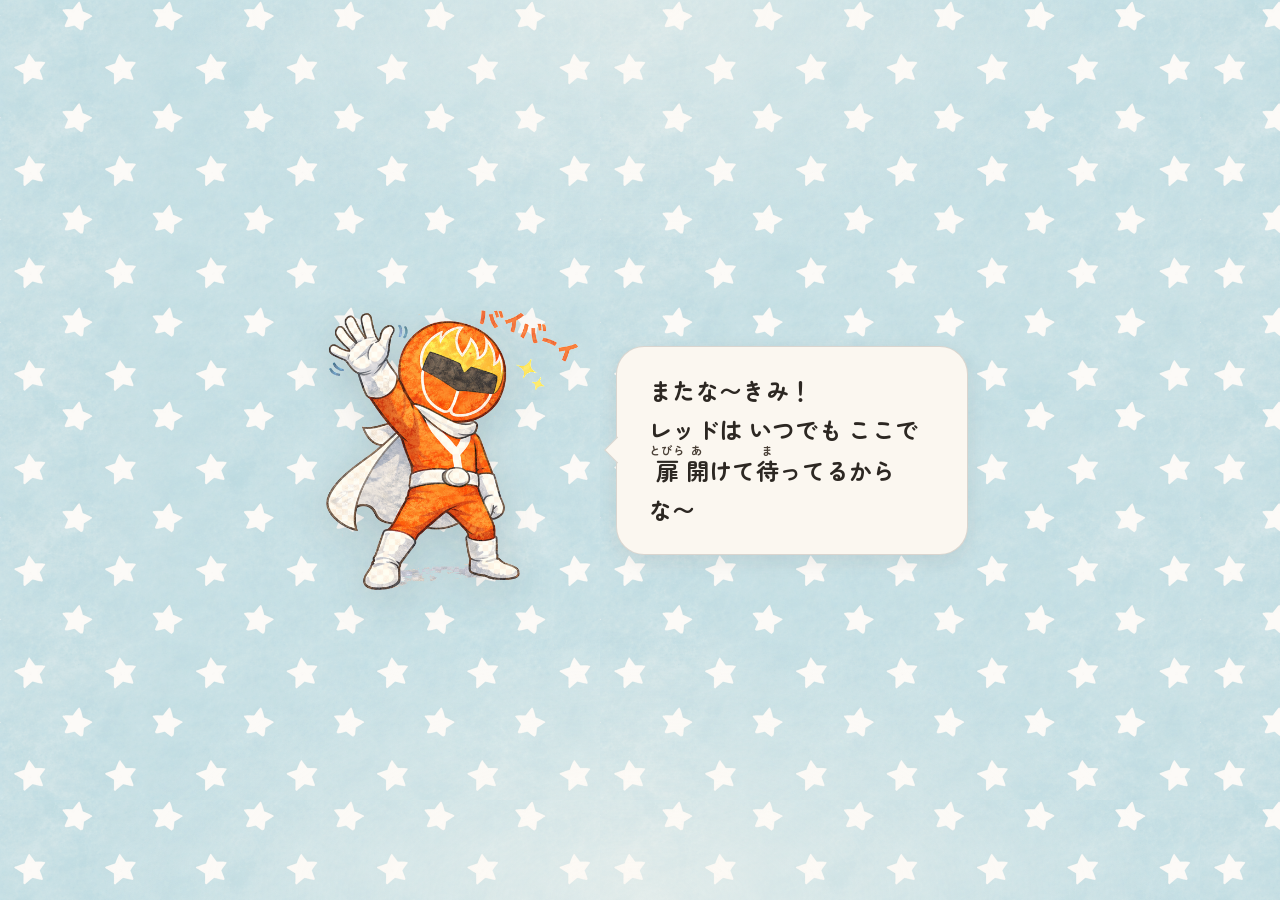
==== bye.html @ b0fa0047 "初回デプロイ: レッドとあそぼう" ====
<!DOCTYPE html>
<html lang="ja">
<head>
<meta charset="UTF-8">
<meta name="viewport" content="width=device-width, initial-scale=1.0, viewport-fit=cover">
<title>またね｜レッドとあそぼう</title>
<link rel="stylesheet" href="style.css">
</head>
<body>

  <div class="container">

    <!-- キャラクター＋横の吹き出し -->
    <div class="janken-stage" id="stage">
      <div class="character wiggling" id="char-wrap">
        <img src="images/bye.png" alt="バイバイのレッド" id="char-img">
      </div>
      <div class="bubble side" id="bubble">
        <span id="bubble-text"></span>
      </div>
    </div>

    <!-- TOPへもどるボタン（最初は非表示） -->
    <button type="button" class="btn warm hidden" id="top-btn">TOPへ もどる</button>

  </div>

<script>
/* ===== ユーティリティ ===== */
function fillName(str, n, h) { return str.replace(/\{name\}/g, n + (h || "")); }
function pick(arr) { return arr[Math.floor(Math.random() * arr.length)]; }

const name  = localStorage.getItem('red_name')  || 'きみ';
const honor = localStorage.getItem('red_honor') || '';

/* ===== タイプライター（ruby + br 対応） ===== */
let typeTimer = null;
let typing = false;
let currentFullText = '';
const bubbleText = document.getElementById('bubble-text');

function tokenizeRuby(html) {
  const tokens = [];
  let i = 0;
  while (i < html.length) {
    if (html.startsWith('<ruby>', i)) {
      const end = html.indexOf('</ruby>', i) + 7;
      tokens.push(html.slice(i, end));
      i = end;
    } else if (html.startsWith('<br>', i)) {
      tokens.push('<br>');
      i += 4;
    } else {
      tokens.push(html[i]);
      i++;
    }
  }
  return tokens;
}
function typeWrite(text, speed, onComplete) {
  if (typeTimer) clearInterval(typeTimer);
  const tokens = tokenizeRuby(text);
  bubbleText.innerHTML = '';
  currentFullText = text;
  typing = true;
  let i = 0;
  typeTimer = setInterval(() => {
    if (i < tokens.length) {
      i++;
      bubbleText.innerHTML = tokens.slice(0, i).join('');
    } else {
      clearInterval(typeTimer);
      typing = false;
      if (onComplete) onComplete();
    }
  }, speed);
}
function completeTyping() {
  if (!typing) return;
  clearInterval(typeTimer);
  bubbleText.innerHTML = currentFullText;
  typing = false;
}

/* ===== バブルタップで早送り ===== */
document.getElementById('bubble').addEventListener('click', () => {
  if (typing) completeTyping();
});

/* ===== BYEセリフ ===== */
const BYE = [
  "{name}、<ruby>今日<rt>きょう</rt></ruby>は あそんでくれて<br>おおきに〜！<br>レッドの<ruby>扉<rt>とびら</rt></ruby>は いつでも<ruby>開<rt>あ</rt></ruby>いてるで〜<br>また いつでも <ruby>来<rt>き</rt></ruby>てな〜！",
  "たのしかった〜{name}！<br>レッドの<ruby>扉<rt>とびら</rt></ruby>は ずっと<ruby>開<rt>あ</rt></ruby>けとくからな。<br>いつでも ここに<br><ruby>待<rt>ま</rt></ruby>っとるで〜！",
  "{name}、ありがとな〜！<br>さみしなるけど、<ruby>扉<rt>とびら</rt></ruby>はいつでも<ruby>開<rt>あ</rt></ruby>けとくから<br>また あそびにおいで〜！",
  "バイバイ{name}！<br>レッドのところの<ruby>扉<rt>とびら</rt></ruby>は<br>いつでも あいてるで〜<br>{name}が<ruby>来<rt>く</rt></ruby>るの いつも<ruby>楽<rt>たの</rt></ruby>しみにしてるわ！",
  "{name}〜！おつかれさま！<br><ruby>今日<rt>きょう</rt></ruby>も いっしょに あそべて<br>しあわせやったわ〜<br>いつでも<ruby>扉<rt>とびら</rt></ruby><ruby>開<rt>あ</rt></ruby>けて<ruby>待<rt>ま</rt></ruby>ってるで！",
  "またな〜{name}！<br>レッドは いつでも ここで<br><ruby>扉<rt>とびら</rt></ruby><ruby>開<rt>あ</rt></ruby>けて<ruby>待<rt>ま</rt></ruby>ってるからな〜<br>スタンバイOKやで！",
  "{name}、おおきに！<br>いつ <ruby>来<rt>き</rt></ruby>ても ええからな〜<br>レッドの<ruby>扉<rt>とびら</rt></ruby>は ぜったい<ruby>閉<rt>し</rt></ruby>めへんで！",
  "じゃあね{name}！<br>レッドの<ruby>扉<rt>とびら</rt></ruby>は いつでも<ruby>開<rt>あ</rt></ruby>いてるから、<br>{name}のこと<ruby>忘<rt>わす</rt></ruby>れへんで〜<br>ぜったいな！",
  "バイバイ〜！<br>{name}が また <ruby>来<rt>き</rt></ruby>てくれる<ruby>日<rt>ひ</rt></ruby>を<br>レッド、<ruby>扉<rt>とびら</rt></ruby><ruby>開<rt>あ</rt></ruby>けて<br><ruby>指折<rt>ゆびお</rt></ruby>り<ruby>数<rt>かぞ</rt></ruby>えて<ruby>待<rt>ま</rt></ruby>っとくわ〜",
  "{name}！<ruby>今日<rt>きょう</rt></ruby>は ほんまに<br>たのしかった〜！<br>レッドの<ruby>扉<rt>とびら</rt></ruby>は いつでも<ruby>開<rt>あ</rt></ruby>いてるから<br>また いつでも あそびにおいで〜"
];

/* ===== メッセージ表示 ===== */
const topBtn = document.getElementById('top-btn');
const byeMsg = fillName(pick(BYE), name, honor);

typeWrite(byeMsg, 55, () => {
  setTimeout(() => {
    topBtn.classList.remove('hidden');
  }, 800);
});

/* ===== TOPへもどる ===== */
topBtn.addEventListener('click', () => {
  window.location.href = 'index.html#menu';
});
</script>
</body>
</html>
---- style.css ----
/* ===================================================
   レッドとあそぼう  共通スタイル
   Scandinavian Design × Red Play System (RPS)
   やさしく、親しみやすく、あたたかく
   =================================================== */

@import url('https://fonts.googleapis.com/css2?family=Yomogi&family=Zen+Maru+Gothic:wght@500;700;900&family=Kiwi+Maru:wght@500&display=swap');

/* ========== Design Tokens ========== */
:root {
  /* Color — Scandinavian warm palette */
  --linen:        #F7F2EA;   /* 生成り、亜麻 */
  --linen-soft:   #FBF7F0;   /* カード背景 */
  --linen-deep:   #EFE8DC;   /* 仕切り */
  --ink:          #2D2823;   /* 本文、純黒を避ける */
  --ink-soft:     #4A4037;   /* サブ文字（読みやすく濃いめ） */
  --ink-mute:     #6B6157;   /* キャプション */

  --red:          #C85A4D;   /* 落ち着いたトマト赤 */
  --red-soft:     #E8A79E;   /* 赤のライト */
  --terracotta:   #D89B7C;   /* テラコッタ */
  --sage:         #A8B89C;   /* セージグリーン */
  --sage-deep:    #7E9373;
  --mustard:      #E5B94E;   /* 落ち着いたマスタード */
  --sky:          #9CB8C9;   /* くすみブルー */
  --lavender:     #B5A5C4;   /* くすみラベンダー */
  --cream-yellow: #F5E6B8;   /* バターミルク */

  /* Semantic */
  --c-win:  var(--terracotta);
  --c-lose: var(--sky);
  --c-draw: var(--lavender);
  --c-calm: var(--sage);

  /* Border */
  --border-soft:  rgba(45, 40, 35, 0.10);
  --border-mid:   rgba(45, 40, 35, 0.16);
  --border-strong:rgba(45, 40, 35, 0.24);

  /* Shadow — Scandinavian soft, never hard */
  --shadow-xs: 0 1px 2px rgba(45, 40, 35, 0.04);
  --shadow-sm: 0 2px 8px rgba(45, 40, 35, 0.06);
  --shadow-md: 0 6px 20px rgba(45, 40, 35, 0.08);
  --shadow-lg: 0 12px 32px rgba(45, 40, 35, 0.10);

  /* Spacing — 8px system */
  --s-1: 4px;   --s-2: 8px;   --s-3: 12px;  --s-4: 16px;
  --s-5: 24px;  --s-6: 32px;  --s-7: 48px;  --s-8: 64px;  --s-9: 96px;

  /* Radius */
  --r-sm: 12px;  --r-md: 20px;  --r-lg: 28px;  --r-xl: 36px;  --r-full: 999px;

  /* Typography scale */
  --t-xs:  10px;  --t-sm:  12px;  --t-base: 13px;
  --t-lg:  15px;  --t-xl:  19px;  --t-2xl: 24px;
  --t-3xl: 48px;  --t-4xl: 64px;  --t-display: 80px;

  --ease-spring: cubic-bezier(0.34, 1.56, 0.64, 1);
  --ease-soft:   cubic-bezier(0.22, 0.61, 0.36, 1);
}

@media (min-width: 768px) {
  :root {
    --t-xs:  11px;  --t-sm:  13px;  --t-base: 15px;
    --t-lg:  18px;  --t-xl:  23px;  --t-2xl: 30px;
    --t-3xl: 60px;  --t-4xl: 80px;  --t-display: 104px;
  }
}

/* ========== Reset ========== */
* { margin: 0; padding: 0; box-sizing: border-box; }
html, body { height: 100%; -webkit-text-size-adjust: 100%; }

body {
  font-family: 'Zen Maru Gothic', 'Hiragino Maru Gothic ProN', 'Hiragino Sans', system-ui, sans-serif;
  font-weight: 500;
  color: var(--ink);
  background-color: #CFE3EC;   /* 星背景のベース色 */
  background-image: url('images/bg-stars.png');
  background-size: 600px auto;
  background-repeat: repeat;
  background-attachment: fixed;
  min-height: 100vh;
  min-height: 100dvh;
  overflow-x: hidden;
  -webkit-tap-highlight-color: transparent;
  line-height: 1.7;
  letter-spacing: 0.02em;
}

/* 全体にリネンのベールを重ねて、北欧のやわらかトーンに寄せる */
body::before {
  content: '';
  position: fixed;
  inset: 0;
  pointer-events: none;
  background:
    radial-gradient(ellipse 60% 50% at 50% 0%, rgba(251, 247, 240, 0.35), transparent 60%),
    radial-gradient(ellipse 70% 50% at 50% 100%, rgba(251, 247, 240, 0.5), transparent 60%),
    rgba(247, 242, 234, 0.32);
  z-index: 0;
}

/* ========== Layout ========== */
.container {
  position: relative;
  z-index: 1;
  max-width: 640px;
  margin: 0 auto;
  padding: var(--s-4) var(--s-5);
  padding-top: max(var(--s-5), env(safe-area-inset-top));
  padding-bottom: max(var(--s-5), env(safe-area-inset-bottom));
  min-height: 100vh;
  min-height: 100dvh;
  display: flex;
  flex-direction: column;
  align-items: center;
  justify-content: center;
  gap: var(--s-4);
}

@media (min-width: 768px) {
  .container {
    max-width: 720px;
    gap: var(--s-5);
    padding: var(--s-5) var(--s-6);
  }
}

/* ========== Typography ========== */
.title-main {
  font-family: 'Kiwi Maru', 'Yomogi', serif;
  font-size: clamp(36px, 10vw, 80px);
  font-weight: 500;
  color: var(--ink);
  text-align: center;
  line-height: 1.2;
  letter-spacing: 0.02em;
  text-shadow: 2px 3px 0 #fff, -1px -1px 0 #fff, 1px -1px 0 #fff, -1px 1px 0 #fff;
  white-space: nowrap;
}
.title-main .char {
  display: inline-block;
  transform-origin: center bottom;
}
/* 北欧パレットで色数は7、まとまり感を保ちつつカラフル */
.title-main .char:nth-child(1) { color: #C85A4D; transform: rotate(-3deg); }  /* レ - red */
.title-main .char:nth-child(2) { color: #D89B7C; transform: rotate(2deg); }   /* ッ - terracotta */
.title-main .char:nth-child(3) { color: #E5B94E; transform: rotate(-2deg); }  /* ド - mustard */
.title-main .char:nth-child(4) { color: #7E9373; transform: rotate(3deg); }   /* と - sage */
.title-main .char:nth-child(5) { color: #9CB8C9; transform: rotate(-2deg); }  /* あ - sky */
.title-main .char:nth-child(6) { color: #B5A5C4; transform: rotate(3deg); }   /* そ - lavender */
.title-main .char:nth-child(7) { color: #D89B7C; transform: rotate(-2deg); }  /* ぼ - terracotta */
.title-main .char:nth-child(8) { color: #C85A4D; transform: rotate(2deg); }   /* う - red */

.title-sub {
  font-family: 'Yomogi', 'Zen Maru Gothic', sans-serif;
  font-size: var(--t-base);
  font-weight: 500;
  color: var(--ink-soft);
  text-align: center;
  line-height: 1.6;
  letter-spacing: 0.08em;
}

/* ========== Character ========== */
.character {
  position: relative;
  width: min(72vw, 320px);
  height: min(72vw, 320px);
  display: flex;
  align-items: center;
  justify-content: center;
}
@media (min-width: 768px) {
  .character { width: 360px; height: 360px; }
}
.character.sm {
  width: min(48vw, 200px);
  height: min(48vw, 200px);
}
.character img {
  max-width: 100%;
  max-height: 100%;
  object-fit: contain;
  filter: drop-shadow(0 10px 20px rgba(45, 40, 35, 0.12));
}

@keyframes gentle-float {
  0%, 100% { transform: translateY(0) rotate(0deg); }
  50%      { transform: translateY(-6px) rotate(0.8deg); }
}
@keyframes hop {
  0%, 100% { transform: translateY(0); }
  50%      { transform: translateY(-12px); }
}
@keyframes peek-in {
  0%   { transform: translateY(60px) scale(0.9); opacity: 0; }
  60%  { transform: translateY(-6px) scale(1.02); opacity: 1; }
  100% { transform: translateY(0) scale(1); opacity: 1; }
}
@keyframes wiggle {
  0%, 100% { transform: rotate(0deg); }
  25%      { transform: rotate(-2deg) translateY(-3px); }
  75%      { transform: rotate(2deg) translateY(-3px); }
}
@keyframes jump-joy {
  0%   { transform: translateY(0) scale(1); }
  30%  { transform: translateY(-24px) scale(1.04) rotate(-2deg); }
  55%  { transform: translateY(0) scale(1); }
  75%  { transform: translateY(-14px) scale(1.02) rotate(1.5deg); }
  100% { transform: translateY(0) scale(1); }
}
@keyframes slump {
  0%   { transform: translateY(0) scale(1); }
  100% { transform: translateY(3px) scale(0.98); }
}
@keyframes tilt {
  0%, 100% { transform: rotate(-2deg); }
  50%      { transform: rotate(2deg); }
}

.character.floating img { animation: gentle-float 3.6s ease-in-out infinite; }
.character.hopping  img { animation: hop 0.5s ease-in-out infinite; }
.character.peeking  img { animation: peek-in 0.9s var(--ease-spring) forwards; }
.character.wiggling img { animation: wiggle 0.6s ease-in-out infinite; }
.character.joyful   img { animation: jump-joy 1.4s ease-in-out; }
.character.slumping img { animation: slump 0.6s ease-out forwards; }
.character.tilting  img { animation: tilt 2.4s ease-in-out infinite; }

/* ========== Speech Bubble ========== */
.bubble {
  position: relative;
  background: var(--linen-soft);
  border: 1px solid var(--border-mid);
  border-radius: var(--r-lg);
  padding: var(--s-5) var(--s-6);
  font-family: 'Zen Maru Gothic', sans-serif;
  font-size: var(--t-xl);
  font-weight: 700;
  line-height: 1.7;
  color: var(--ink);
  max-width: 26ch;
  text-align: center;
  box-shadow: var(--shadow-md);
  animation: bubble-in 0.5s var(--ease-spring);
}
.bubble::before,
.bubble::after {
  content: '';
  position: absolute;
  bottom: -12px;
  left: 50%;
  transform: translateX(-50%) rotate(45deg);
  width: 18px;
  height: 18px;
  background: var(--linen-soft);
}
.bubble::before {
  bottom: -13px;
  border-right: 1px solid var(--border-mid);
  border-bottom: 1px solid var(--border-mid);
  box-shadow: var(--shadow-xs);
}
.bubble::after { display: none; }

/* Side bubble（キャラクターの横に表示・尻尾は左向き） */
.bubble.side {
  max-width: 57ch;
  min-width: 24ch;
  text-align: left;
  font-size: var(--t-xl);
  padding: var(--s-5) var(--s-6);
}
.bubble.side::before {
  bottom: auto;
  left: -9px;
  top: 50%;
  transform: translateY(-50%) rotate(45deg);
  border: none;
  border-left: 1px solid var(--border-mid);
  border-bottom: 1px solid var(--border-mid);
  box-shadow: none;
}
.bubble .next-cue {
  display: inline-block;
  margin-left: 6px;
  color: var(--red);
  animation: cue-bounce 1s ease-in-out infinite;
  font-size: 0.8em;
}
@keyframes cue-bounce {
  0%, 100% { transform: translateY(0); opacity: 0.4; }
  50%      { transform: translateY(3px); opacity: 1; }
}

/* Janken stage: キャラ + 吹き出し 横並び */
.janken-stage {
  display: flex;
  align-items: center;
  justify-content: center;
  gap: var(--s-4);
  flex-wrap: wrap;
  width: 100%;
}
@media (min-width: 640px) {
  .janken-stage { flex-wrap: nowrap; gap: var(--s-5); }
}
.janken-stage .character {
  flex-shrink: 0;
  width: min(52vw, 260px);
  height: min(52vw, 260px);
  cursor: pointer;
}
@media (min-width: 640px) {
  .janken-stage .character { width: 280px; height: 280px; }
}
@keyframes bubble-in {
  0%   { transform: translateY(12px) scale(0.96); opacity: 0; }
  100% { transform: translateY(0) scale(1); opacity: 1; }
}

/* ========== Buttons ========== */
.btn {
  font-family: 'Zen Maru Gothic', sans-serif;
  font-weight: 700;
  font-size: var(--t-xl);
  color: var(--linen-soft);
  background: var(--red);
  border: none;
  border-radius: var(--r-full);
  padding: 20px 56px;
  cursor: pointer;
  box-shadow: var(--shadow-md);
  transition: transform 0.2s var(--ease-soft), box-shadow 0.2s var(--ease-soft), background 0.2s ease;
  -webkit-tap-highlight-color: transparent;
  letter-spacing: 0.14em;
  display: inline-block;
  min-height: 64px;
}
.btn:hover  { transform: translateY(-2px); box-shadow: var(--shadow-lg); background: #B84E42; }
.btn:active { transform: translateY(1px);  box-shadow: var(--shadow-sm); }
.btn:focus-visible { outline: 3px solid var(--mustard); outline-offset: 3px; }
.btn.small { font-size: var(--t-base); padding: 12px 32px; letter-spacing: 0.08em; min-height: 48px; }
.btn.warm  { background: var(--terracotta); }
.btn.warm:hover  { background: #C48867; }
.btn.sage  { background: var(--sage-deep); }
.btn.sage:hover  { background: #6B7F61; }

.btn-ghost {
  font-family: 'Yomogi', sans-serif;
  font-size: var(--t-sm);
  color: var(--ink-soft);
  background: transparent;
  border: 1px solid var(--border-mid);
  border-radius: var(--r-full);
  padding: 8px 20px;
  cursor: pointer;
  -webkit-tap-highlight-color: transparent;
  transition: all 0.2s var(--ease-soft);
}
.btn-ghost:hover { color: var(--red); border-color: var(--red); }

/* ========== Name Card ========== */
.name-card-wrap {
  position: relative;
  width: 100%;
  max-width: 560px;
  margin: 0 auto;
  display: flex;
  justify-content: center;
}
.peek-red {
  position: absolute;
  width: 110px;
  height: auto;
  top: 40%;
  right: -110px;
  transform: translateY(-50%) rotate(4deg);
  z-index: 0;
  pointer-events: none;
  animation: peek-wiggle 4s ease-in-out infinite;
  filter: drop-shadow(-4px 6px 8px rgba(0,0,0,0.15));
}
@keyframes peek-wiggle {
  0%, 100% { transform: translateY(-50%) rotate(4deg); }
  50% { transform: translateY(calc(-50% - 4px)) rotate(2deg); }
}
@media (min-width: 640px) {
  .peek-red { width: 160px; right: -140px; }
}
.name-card {
  position: relative;
  z-index: 1;
  background:
    radial-gradient(circle at 12% 18%, rgba(229,185,78,0.18) 0 10px, transparent 11px),
    radial-gradient(circle at 88% 22%, rgba(168,184,156,0.22) 0 8px, transparent 9px),
    radial-gradient(circle at 8% 78%, rgba(156,184,201,0.22) 0 9px, transparent 10px),
    radial-gradient(circle at 92% 82%, rgba(181,165,196,0.22) 0 7px, transparent 8px),
    radial-gradient(circle at 50% 8%, rgba(216,155,124,0.18) 0 6px, transparent 7px),
    linear-gradient(180deg, #FFFBF3 0%, var(--linen-soft) 100%);
  border: 2px solid #EADFCC;
  border-radius: var(--r-xl);
  padding: var(--s-7) var(--s-6);
  box-shadow: var(--shadow-lg), 0 0 0 6px rgba(255,255,255,0.5) inset;
  width: 100%;
  max-width: 560px;
  text-align: center;
  animation: card-in 0.7s var(--ease-spring);
}
@keyframes card-in {
  0%   { transform: translateY(20px); opacity: 0; }
  100% { transform: translateY(0); opacity: 1; }
}

.name-label {
  font-family: 'Kiwi Maru', serif;
  font-size: 28px;
  color: var(--ink);
  margin-bottom: var(--s-2);
  font-weight: 500;
  white-space: nowrap;
  letter-spacing: 0.02em;
}
.name-label .c1 { color: #C85A4D; }
.name-label .c2 { color: #E5B94E; }
.name-label .c3 { color: #7E9373; }
.name-label .c4 { color: #9CB8C9; }
.name-label .c5 { color: #B5A5C4; }
.name-label .c6 { color: #D89B7C; }
.name-label span {
  display: inline-block;
  animation: letter-hop 2.4s ease-in-out infinite;
}
.name-label span:nth-child(2)  { animation-delay: 0.08s; }
.name-label span:nth-child(3)  { animation-delay: 0.16s; }
.name-label span:nth-child(4)  { animation-delay: 0.24s; }
.name-label span:nth-child(5)  { animation-delay: 0.32s; }
.name-label span:nth-child(6)  { animation-delay: 0.40s; }
.name-label span:nth-child(7)  { animation-delay: 0.48s; }
.name-label span:nth-child(8)  { animation-delay: 0.56s; }
.name-label span:nth-child(9)  { animation-delay: 0.64s; }
.name-label span:nth-child(10) { animation-delay: 0.72s; }
.name-label span:nth-child(11) { animation-delay: 0.80s; }
.name-label span:nth-child(12) { animation-delay: 0.88s; }
@keyframes letter-hop {
  0%, 70%, 100% { transform: translateY(0); }
  80% { transform: translateY(-4px); }
}
.name-sublabel {
  font-family: 'Yomogi', sans-serif;
  font-size: 19px;
  color: var(--ink-soft);
  margin-bottom: var(--s-5);
  font-weight: 500;
}

.name-input {
  font-family: inherit;
  font-size: var(--t-xl);
  font-weight: 700;
  color: var(--ink);
  width: 100%;
  padding: var(--s-4) var(--s-5);
  background: var(--linen);
  border: 1px solid var(--border-mid);
  border-radius: var(--r-md);
  text-align: center;
  margin-bottom: var(--s-5);
  outline: none;
  transition: all 0.2s var(--ease-soft);
}
.name-input:focus {
  background: #fff;
  border-color: var(--red);
  box-shadow: 0 0 0 4px rgba(200, 90, 77, 0.12);
}
.name-input::placeholder { color: var(--ink-mute); font-weight: 500; }

.honorific-label {
  font-family: 'Yomogi', sans-serif;
  font-size: var(--t-base);
  color: var(--ink-soft);
  margin-bottom: var(--s-3);
  font-weight: 500;
}

.honorific-group {
  display: grid;
  grid-template-columns: repeat(3, 1fr);
  gap: var(--s-2);
  margin-bottom: var(--s-6);
}
.honorific-btn {
  font-family: inherit;
  font-size: var(--t-base);
  font-weight: 700;
  color: var(--ink);
  background: #fff;
  border: 2px solid var(--h-color, var(--border-mid));
  border-radius: var(--r-md);
  padding: var(--s-3) var(--s-1);
  cursor: pointer;
  transition: all 0.2s var(--ease-soft);
  -webkit-tap-highlight-color: transparent;
  min-height: 52px;
  box-shadow: 0 2px 0 var(--h-color, var(--border-mid));
}
.honorific-btn:nth-child(1) { --h-color: #C85A4D; color: #A4463A; }
.honorific-btn:nth-child(2) { --h-color: #E5B94E; color: #B08A2A; }
.honorific-btn:nth-child(3) { --h-color: #7E9373; color: #5F7555; }
.honorific-btn:nth-child(4) { --h-color: #9CB8C9; color: #5F7F93; }
.honorific-btn:nth-child(5) { --h-color: #B5A5C4; color: #7D6C8E; }
.honorific-btn:nth-child(6) { --h-color: #D89B7C; color: #9F6E53; }
.honorific-btn:hover {
  transform: translateY(-2px);
  box-shadow: 0 4px 0 var(--h-color);
}
.honorific-btn.selected {
  background: var(--h-color);
  color: #fff;
  transform: translateY(1px);
  box-shadow: 0 1px 0 rgba(0,0,0,0.15);
}

/* ========== Menu Grid ========== */
.menu-grid {
  display: grid;
  grid-template-columns: repeat(3, 1fr);
  gap: var(--s-4);
  width: 100%;
  max-width: 640px;
}
.menu-item {
  background: var(--linen-soft);
  border: 1px solid var(--border-mid);
  border-radius: var(--r-lg);
  padding: var(--s-6) var(--s-3) var(--s-5);
  text-align: center;
  cursor: pointer;
  box-shadow: var(--shadow-md);
  transition: all 0.25s var(--ease-soft);
  -webkit-tap-highlight-color: transparent;
  text-decoration: none;
  color: inherit;
  display: flex;
  flex-direction: column;
  align-items: center;
  gap: var(--s-3);
  position: relative;
  min-height: 170px;
}
.menu-item:hover  { transform: translateY(-4px); box-shadow: var(--shadow-lg); }
.menu-item:active { transform: translateY(0); box-shadow: var(--shadow-xs); }
.menu-item.disabled { opacity: 0.55; cursor: not-allowed; }
.menu-item.disabled:hover { transform: none; box-shadow: var(--shadow-md); }

.menu-icon {
  font-size: 64px;
  line-height: 1;
  display: block;
}
.menu-name {
  font-family: 'Kiwi Maru', serif;
  font-size: var(--t-lg);
  font-weight: 500;
  color: var(--ink);
  letter-spacing: 0.06em;
}
.menu-item .coming-soon {
  font-family: 'Yomogi', sans-serif;
  font-size: var(--t-sm);
  color: var(--ink-mute);
  font-weight: 500;
}

/* カラードット */
.menu-item::before {
  content: '';
  position: absolute;
  top: var(--s-3);
  left: var(--s-3);
  width: 12px;
  height: 12px;
  border-radius: 50%;
  background: var(--mustard);
}
.menu-item:nth-child(1)::before { background: var(--red); }
.menu-item:nth-child(2)::before { background: var(--sage-deep); }
.menu-item:nth-child(3)::before { background: var(--sky); }

/* ========== Menu Image Buttons ========== */
.menu-img-item {
  display: block;
  text-decoration: none;
  position: relative;
  cursor: pointer;
  -webkit-tap-highlight-color: transparent;
  transition: transform 0.25s var(--ease-soft);
}
.menu-img-item img {
  width: 100%;
  height: auto;
  display: block;
  filter: drop-shadow(0 4px 10px rgba(45, 40, 35, 0.18));
  transition: filter 0.25s ease;
}
.menu-img-item:hover {
  transform: translateY(-6px) scale(1.03);
}
.menu-img-item:hover img {
  filter: drop-shadow(0 8px 20px rgba(45, 40, 35, 0.25));
}
.menu-img-item:active {
  transform: translateY(0) scale(0.98);
}
.menu-img-item.disabled {
  opacity: 0.5;
  cursor: not-allowed;
  pointer-events: none;
}
.menu-img-item .coming-soon {
  font-family: 'Yomogi', sans-serif;
  font-size: var(--t-base);
  color: var(--ink-soft);
  font-weight: 700;
  text-align: center;
  margin-top: var(--s-3);
  letter-spacing: 0.1em;
}

/* ========== Janken ========== */
.call-text {
  font-family: 'Kiwi Maru', serif;
  font-size: var(--t-3xl);
  font-weight: 500;
  color: var(--red);
  letter-spacing: 0.12em;
  min-height: 60px;
  display: flex;
  align-items: center;
  justify-content: center;
  text-align: center;
  gap: var(--s-4);
  text-shadow: 2px 2px 0 #fff, -1px -1px 0 #fff, 1px -1px 0 #fff, -1px 1px 0 #fff;
}
.call-text span {
  display: inline-block;
  animation: pop-letter 0.5s var(--ease-spring);
}
@keyframes pop-letter {
  0%   { transform: scale(0.6) translateY(8px); opacity: 0; }
  60%  { transform: scale(1.1) translateY(-2px); opacity: 1; }
  100% { transform: scale(1) translateY(0); opacity: 1; }
}

.hand-buttons {
  display: flex;
  gap: var(--s-4);
  justify-content: center;
  flex-wrap: wrap;
}
.hand-btn {
  width: 96px;
  height: 96px;
  border: 1px solid var(--border-soft);
  border-radius: 50%;
  background: var(--linen-soft);
  cursor: pointer;
  box-shadow: var(--shadow-sm);
  transition: all 0.2s var(--ease-soft);
  -webkit-tap-highlight-color: transparent;
  display: flex;
  flex-direction: column;
  align-items: center;
  justify-content: center;
  gap: var(--s-1);
  padding: var(--s-2);
  font-family: inherit;
}
.hand-btn:hover:not(.disabled)  { transform: translateY(-3px); box-shadow: var(--shadow-lg); }
.hand-btn:active:not(.disabled) { transform: translateY(0); box-shadow: var(--shadow-xs); }
.hand-btn .hand-emoji { font-size: 40px; line-height: 1; }
.hand-btn .hand-name {
  font-family: 'Kiwi Maru', serif;
  font-size: var(--t-sm);
  font-weight: 500;
  color: var(--ink);
  letter-spacing: 0.08em;
}
.hand-btn.gu    { background: #FBEDE8; }  /* 薄いテラコッタ */
.hand-btn.choki { background: #EEF2E6; }  /* 薄いセージ */
.hand-btn.pa    { background: #E9EFF3; }  /* 薄いくすみ青 */
.hand-btn.disabled { opacity: 0.4; pointer-events: none; }
.hand-btn.ready { animation: btn-pulse 1.2s ease-in-out infinite; }
@keyframes btn-pulse {
  0%, 100% { transform: scale(1); box-shadow: var(--shadow-sm); }
  50%      { transform: scale(1.06); box-shadow: 0 8px 24px rgba(200, 90, 77, 0.22); }
}

.result { text-align: center; min-height: 48px; }
.result-label {
  font-family: 'Kiwi Maru', serif;
  font-size: var(--t-2xl);
  font-weight: 500;
  letter-spacing: 0.1em;
  animation: bubble-in 0.6s var(--ease-spring);
}
.result-label.win  { color: var(--c-win); }
.result-label.lose { color: var(--c-lose); }
.result-label.draw { color: var(--c-draw); }

.score {
  display: flex;
  gap: var(--s-4);
  align-items: center;
  font-family: 'Yomogi', sans-serif;
  font-size: var(--t-base);
  color: var(--ink-soft);
  background: var(--linen-soft);
  border: 1px solid var(--border-mid);
  border-radius: var(--r-full);
  padding: var(--s-3) var(--s-6);
  box-shadow: var(--shadow-sm);
  letter-spacing: 0.06em;
  font-weight: 500;
}
.score .num {
  font-family: 'Kiwi Maru', serif;
  font-size: var(--t-xl);
  font-weight: 500;
  color: var(--red);
  margin-left: var(--s-1);
}

/* ========== Back Link ========== */
.back-link {
  position: fixed;
  top: max(var(--s-4), env(safe-area-inset-top));
  left: var(--s-4);
  z-index: 10;
  font-family: 'Yomogi', sans-serif;
  font-size: var(--t-base);
  font-weight: 500;
  color: var(--ink-soft);
  background: var(--linen-soft);
  border: 1px solid var(--border-mid);
  border-radius: var(--r-full);
  padding: var(--s-3) var(--s-5);
  text-decoration: none;
  box-shadow: var(--shadow-sm);
  -webkit-tap-highlight-color: transparent;
  transition: all 0.2s var(--ease-soft);
  cursor: pointer;
}
.back-link:hover  { transform: translateX(-2px); box-shadow: var(--shadow-md); }
.back-link:active { transform: translateX(0);    box-shadow: var(--shadow-xs); }

/* ========== Utils ========== */
.deco {
  font-family: 'Yomogi', sans-serif;
  font-size: var(--t-base);
  color: var(--ink-soft);
  text-align: center;
  letter-spacing: 0.1em;
  margin-top: var(--s-3);
  font-weight: 500;
}

.hidden    { display: none !important; }
.invisible { opacity: 0 !important; }

/* Janken専用：コンパクトな縦間隔 */
body.janken .container { gap: var(--s-3); padding-top: var(--s-7); }
body.janken .result { min-height: 40px; }
body.janken .result-label { font-size: var(--t-xl); }

/* ========== Ruby（ふりがな） ========== */
ruby {
  ruby-align: center;
}
ruby rt {
  font-size: 0.5em;
  font-weight: 600;
  color: var(--ink-soft);
  font-family: 'Zen Maru Gothic', 'Kiwi Maru', sans-serif;
  letter-spacing: 0.02em;
  margin-bottom: 0.15em;
  user-select: none;
}

/* ========== Quiz Buttons ========== */
.quiz-buttons {
  display: flex;
  gap: 12px;
  margin-top: 10px;
  justify-content: center;
  flex-wrap: wrap;
}

/* ========== Motion Preferences ========== */
@media (prefers-reduced-motion: reduce) {
  *, *::before, *::after {
    animation-duration: 0.01ms !important;
    animation-iteration-count: 1 !important;
    transition-duration: 0.01ms !important;
  }
}
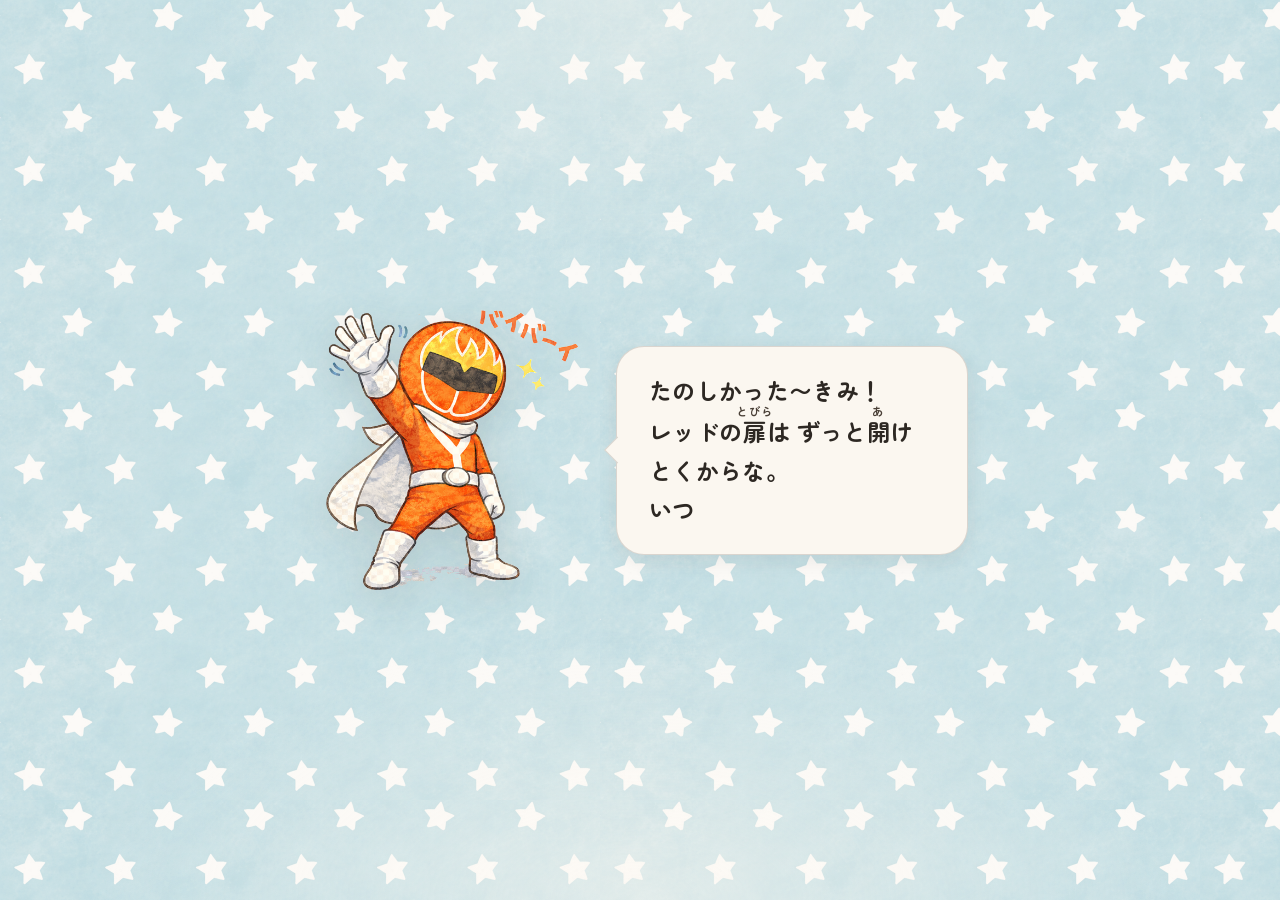
==== commit 9be210b9: "オセロ3キャラ対戦・UI改善・レッド自己紹介追加 - オセロ: レッド/ブラック/スパルタンの3キャラ対戦システム追加 - オセロ: AI難易度を段階的に設定（レッド弱<ブラック中<スパルタン強） -" ====
--- a/bye.html
+++ b/bye.html
@@ -105,7 +105,7 @@
 const topBtn = document.getElementById('top-btn');
 const byeMsg = fillName(pick(BYE), name, honor);
 
-typeWrite(byeMsg, 55, () => {
+typeWrite(byeMsg, 70, () => {
   setTimeout(() => {
     topBtn.classList.remove('hidden');
   }, 800);
--- a/style.css
+++ b/style.css
@@ -526,8 +526,8 @@
 /* ========== Menu Grid ========== */
 .menu-grid {
   display: grid;
-  grid-template-columns: repeat(3, 1fr);
-  gap: var(--s-4);
+  grid-template-columns: repeat(4, 1fr);
+  gap: var(--s-2);
   width: 100%;
   max-width: 640px;
 }
@@ -606,7 +606,7 @@
   transition: filter 0.25s ease;
 }
 .menu-img-item:hover {
-  transform: translateY(-6px) scale(1.03);
+  transform: translateY(-4px) scale(1.05);
 }
 .menu-img-item:hover img {
   filter: drop-shadow(0 8px 20px rgba(45, 40, 35, 0.25));
@@ -621,12 +621,12 @@
 }
 .menu-img-item .coming-soon {
   font-family: 'Yomogi', sans-serif;
-  font-size: var(--t-base);
+  font-size: var(--t-xs);
   color: var(--ink-soft);
   font-weight: 700;
   text-align: center;
-  margin-top: var(--s-3);
-  letter-spacing: 0.1em;
+  margin-top: var(--s-1);
+  letter-spacing: 0.08em;
 }
 
 /* ========== Janken ========== */
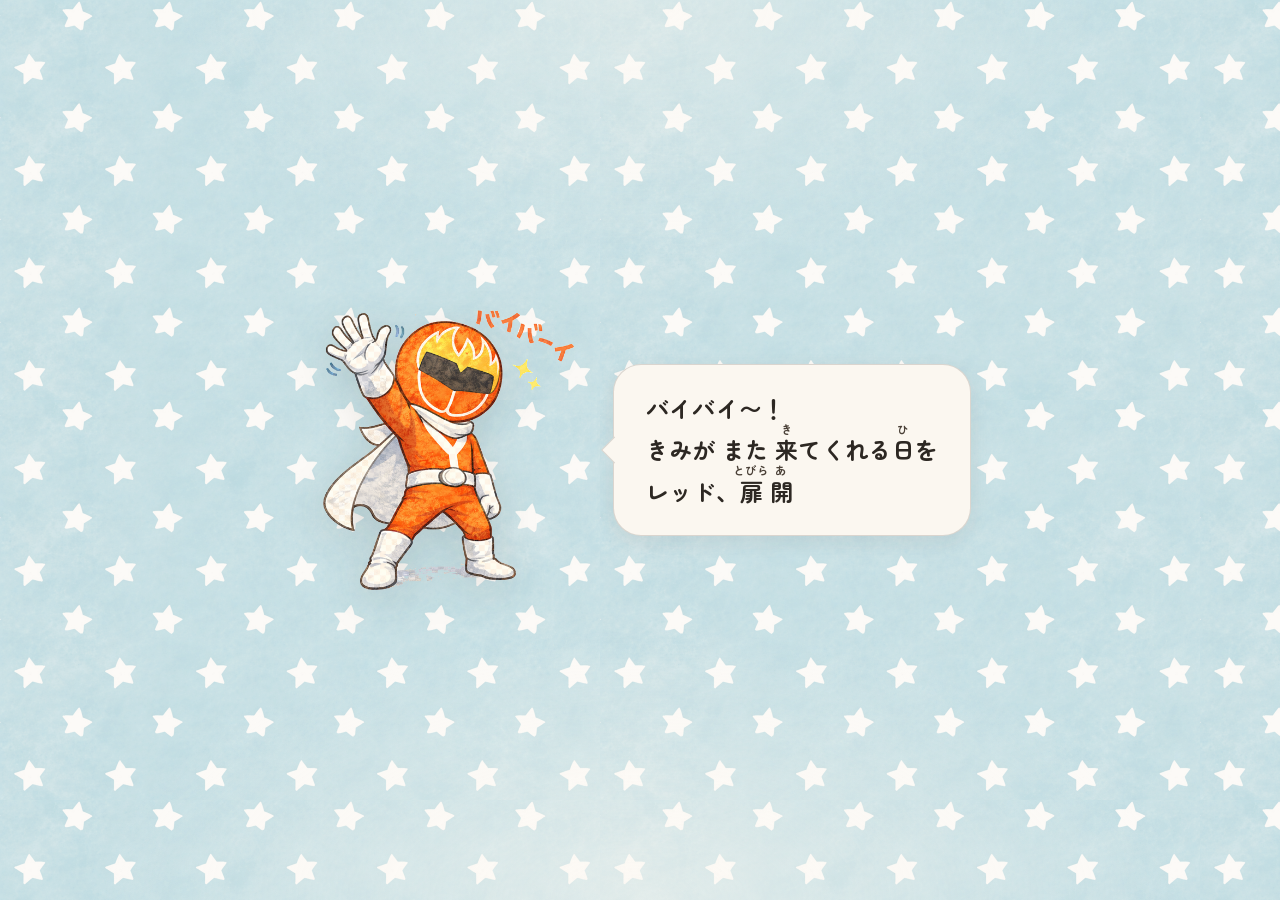
==== commit a76aceee: "漢字+ルビ対応、画像トリミング更新、スパルタン画像英語名に変更 - 全HTMLファイルの小学校漢字にルビタグ追加 - 画像をトリミングし直して差し替え - スパルタン画像を日本語→英語ファイル名に変更" ====
--- a/bye.html
+++ b/bye.html
@@ -89,16 +89,16 @@
 
 /* ===== BYEセリフ ===== */
 const BYE = [
-  "{name}、<ruby>今日<rt>きょう</rt></ruby>は あそんでくれて<br>おおきに〜！<br>レッドの<ruby>扉<rt>とびら</rt></ruby>は いつでも<ruby>開<rt>あ</rt></ruby>いてるで〜<br>また いつでも <ruby>来<rt>き</rt></ruby>てな〜！",
+  "{name}、<ruby>今日<rt>きょう</rt></ruby>は <ruby>遊<rt>あそ</rt></ruby>んでくれて<br>おおきに〜！<br>レッドの<ruby>扉<rt>とびら</rt></ruby>は いつでも<ruby>開<rt>あ</rt></ruby>いてるで〜<br>また いつでも <ruby>来<rt>き</rt></ruby>てな〜！",
   "たのしかった〜{name}！<br>レッドの<ruby>扉<rt>とびら</rt></ruby>は ずっと<ruby>開<rt>あ</rt></ruby>けとくからな。<br>いつでも ここに<br><ruby>待<rt>ま</rt></ruby>っとるで〜！",
-  "{name}、ありがとな〜！<br>さみしなるけど、<ruby>扉<rt>とびら</rt></ruby>はいつでも<ruby>開<rt>あ</rt></ruby>けとくから<br>また あそびにおいで〜！",
+  "{name}、ありがとな〜！<br>さみしなるけど、<ruby>扉<rt>とびら</rt></ruby>はいつでも<ruby>開<rt>あ</rt></ruby>けとくから<br>また <ruby>遊<rt>あそ</rt></ruby>びにおいで〜！",
   "バイバイ{name}！<br>レッドのところの<ruby>扉<rt>とびら</rt></ruby>は<br>いつでも あいてるで〜<br>{name}が<ruby>来<rt>く</rt></ruby>るの いつも<ruby>楽<rt>たの</rt></ruby>しみにしてるわ！",
-  "{name}〜！おつかれさま！<br><ruby>今日<rt>きょう</rt></ruby>も いっしょに あそべて<br>しあわせやったわ〜<br>いつでも<ruby>扉<rt>とびら</rt></ruby><ruby>開<rt>あ</rt></ruby>けて<ruby>待<rt>ま</rt></ruby>ってるで！",
+  "{name}〜！おつかれさま！<br><ruby>今日<rt>きょう</rt></ruby>も いっしょに <ruby>遊<rt>あそ</rt></ruby>べて<br>しあわせやったわ〜<br>いつでも<ruby>扉<rt>とびら</rt></ruby><ruby>開<rt>あ</rt></ruby>けて<ruby>待<rt>ま</rt></ruby>ってるで！",
   "またな〜{name}！<br>レッドは いつでも ここで<br><ruby>扉<rt>とびら</rt></ruby><ruby>開<rt>あ</rt></ruby>けて<ruby>待<rt>ま</rt></ruby>ってるからな〜<br>スタンバイOKやで！",
   "{name}、おおきに！<br>いつ <ruby>来<rt>き</rt></ruby>ても ええからな〜<br>レッドの<ruby>扉<rt>とびら</rt></ruby>は ぜったい<ruby>閉<rt>し</rt></ruby>めへんで！",
   "じゃあね{name}！<br>レッドの<ruby>扉<rt>とびら</rt></ruby>は いつでも<ruby>開<rt>あ</rt></ruby>いてるから、<br>{name}のこと<ruby>忘<rt>わす</rt></ruby>れへんで〜<br>ぜったいな！",
   "バイバイ〜！<br>{name}が また <ruby>来<rt>き</rt></ruby>てくれる<ruby>日<rt>ひ</rt></ruby>を<br>レッド、<ruby>扉<rt>とびら</rt></ruby><ruby>開<rt>あ</rt></ruby>けて<br><ruby>指折<rt>ゆびお</rt></ruby>り<ruby>数<rt>かぞ</rt></ruby>えて<ruby>待<rt>ま</rt></ruby>っとくわ〜",
-  "{name}！<ruby>今日<rt>きょう</rt></ruby>は ほんまに<br>たのしかった〜！<br>レッドの<ruby>扉<rt>とびら</rt></ruby>は いつでも<ruby>開<rt>あ</rt></ruby>いてるから<br>また いつでも あそびにおいで〜"
+  "{name}！<ruby>今日<rt>きょう</rt></ruby>は ほんまに<br><ruby>楽<rt>たの</rt></ruby>しかった〜！<br>レッドの<ruby>扉<rt>とびら</rt></ruby>は いつでも<ruby>開<rt>あ</rt></ruby>いてるから<br>また いつでも <ruby>遊<rt>あそ</rt></ruby>びにおいで〜"
 ];
 
 /* ===== メッセージ表示 ===== */
--- a/style.css
+++ b/style.css
@@ -105,7 +105,7 @@
 .container {
   position: relative;
   z-index: 1;
-  max-width: 640px;
+  max-width: 960px;
   margin: 0 auto;
   padding: var(--s-4) var(--s-5);
   padding-top: max(var(--s-5), env(safe-area-inset-top));
@@ -121,7 +121,7 @@
 
 @media (min-width: 768px) {
   .container {
-    max-width: 720px;
+    max-width: 1080px;
     gap: var(--s-5);
     padding: var(--s-5) var(--s-6);
   }
@@ -266,7 +266,7 @@
 
 /* Side bubble（キャラクターの横に表示・尻尾は左向き） */
 .bubble.side {
-  max-width: 57ch;
+  max-width: 80ch;
   min-width: 24ch;
   text-align: left;
   font-size: var(--t-xl);
@@ -529,7 +529,11 @@
   grid-template-columns: repeat(4, 1fr);
   gap: var(--s-2);
   width: 100%;
-  max-width: 640px;
+}
+@media (max-width: 480px) {
+  .menu-grid {
+    grid-template-columns: repeat(2, 1fr);
+  }
 }
 .menu-item {
   background: var(--linen-soft);
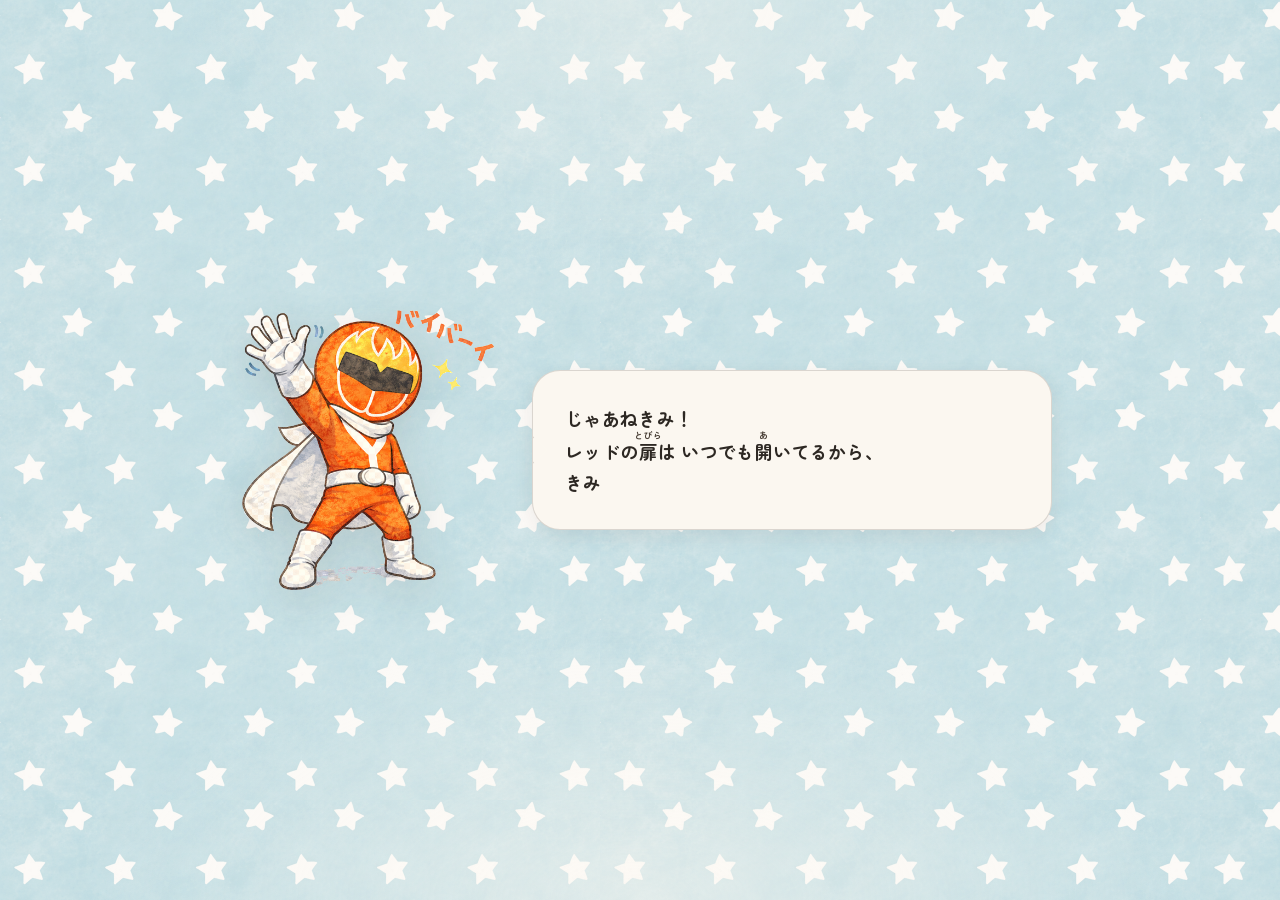
==== commit ee3eee74: "全ページ: style.css にキャッシュバスター(?v=2)を追加 ブラウザキャッシュが古いCSSを読み込む問題を解消するため 全HTMLファイルのCSS参照にバージョンパラメータを付与。  Co" ====
--- a/bye.html
+++ b/bye.html
@@ -4,7 +4,7 @@
 <meta charset="UTF-8">
 <meta name="viewport" content="width=device-width, initial-scale=1.0, viewport-fit=cover">
 <title>またね｜レッドとあそぼう</title>
-<link rel="stylesheet" href="style.css">
+<link rel="stylesheet" href="style.css?v=2">
 </head>
 <body>
 
--- a/style.css
+++ b/style.css
@@ -268,9 +268,19 @@
 .bubble.side {
   max-width: 80ch;
   min-width: 24ch;
+  width: clamp(300px, 60vw, 520px);
+  min-height: 160px;
   text-align: left;
-  font-size: var(--t-xl);
+  font-size: var(--t-lg);
   padding: var(--s-5) var(--s-6);
+  box-sizing: border-box;
+  overflow: hidden;
+  display: flex;
+  align-items: center;
+}
+.bubble.side > span {
+  display: block;
+  width: 100%;
 }
 .bubble.side::before {
   bottom: auto;
@@ -603,9 +613,10 @@
   transition: transform 0.25s var(--ease-soft);
 }
 .menu-img-item img {
-  width: 100%;
+  width: 75%;
   height: auto;
   display: block;
+  margin: 0 auto;
   filter: drop-shadow(0 4px 10px rgba(45, 40, 35, 0.18));
   transition: filter 0.25s ease;
 }
